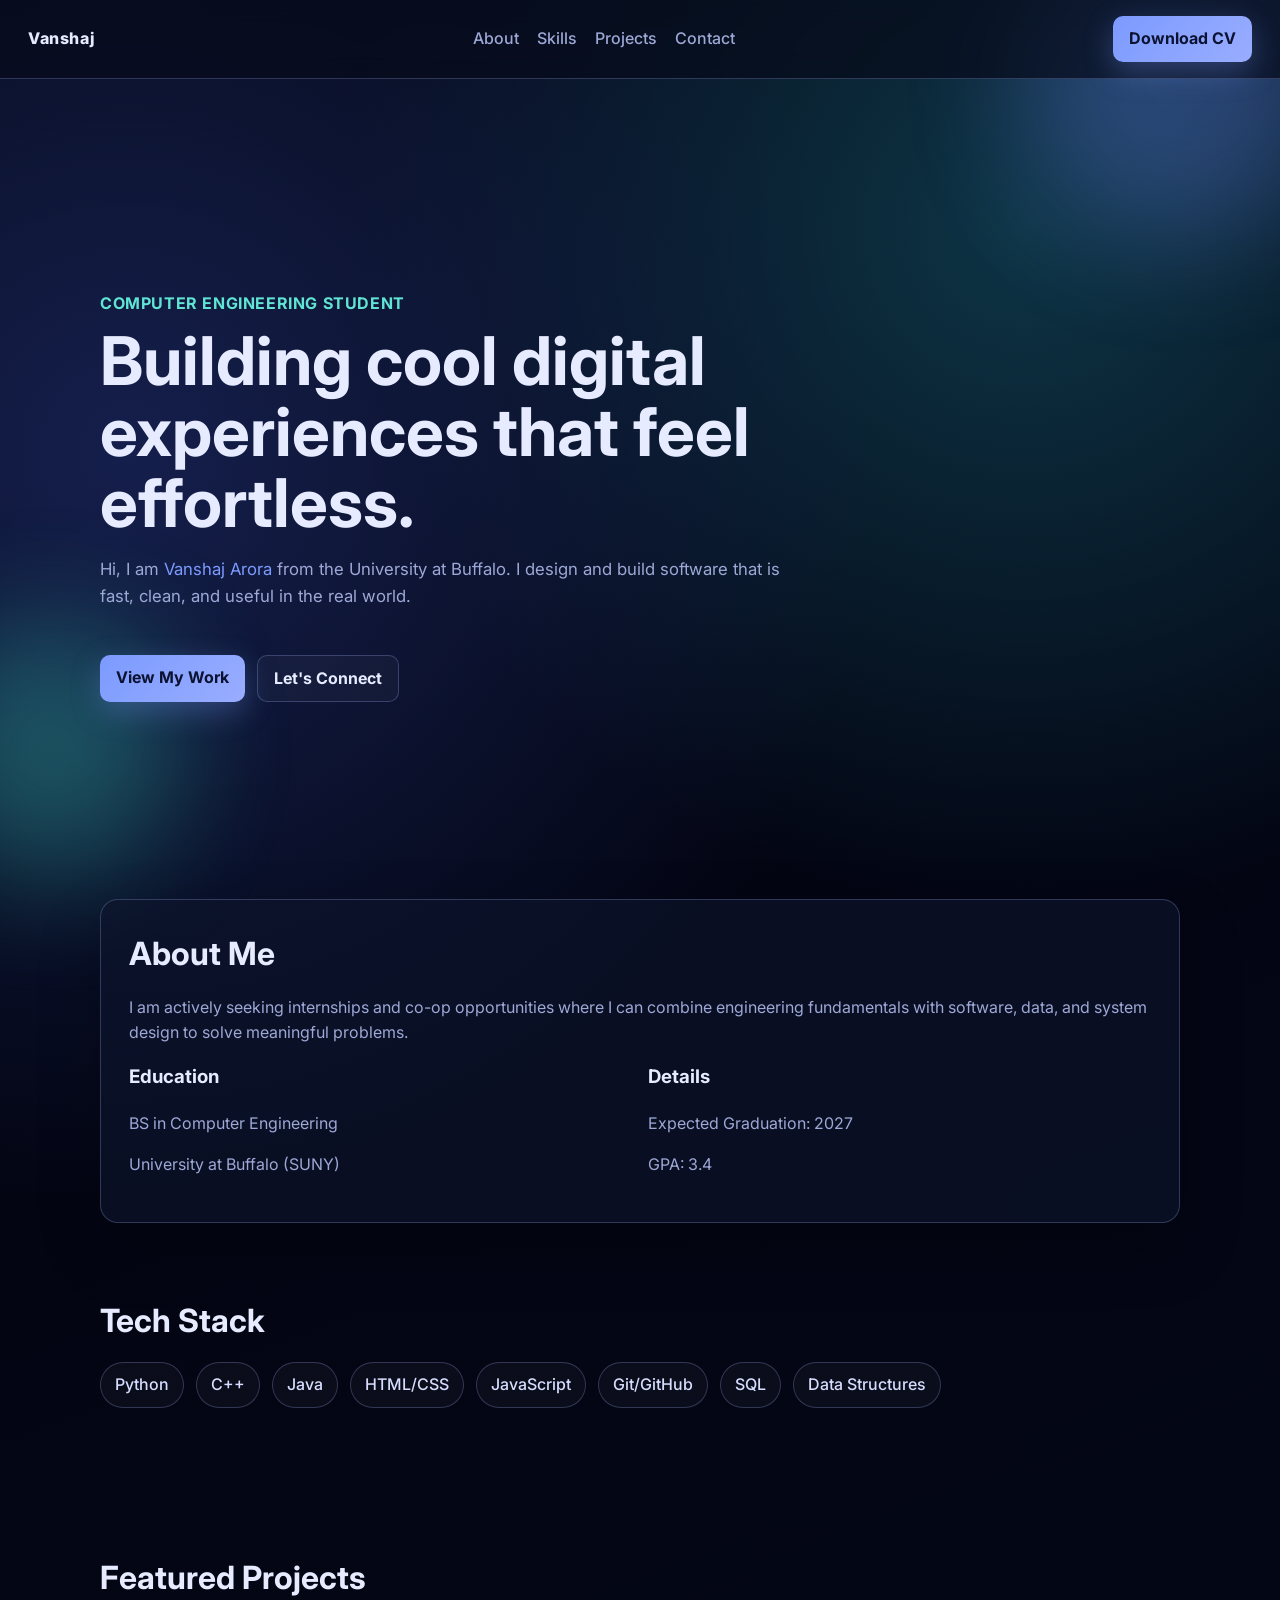
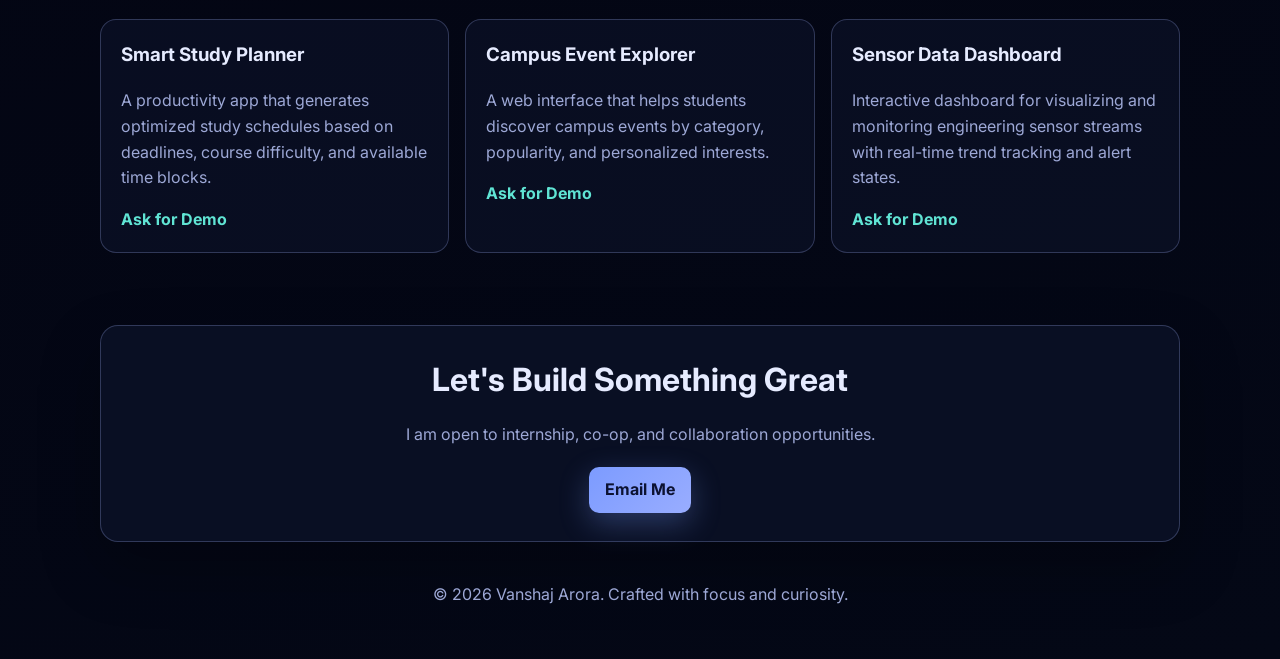
==== Portfolio.html @ 530da23d "Add files via upload" ====
<!DOCTYPE html>
<html lang="en">
<head>
  <meta charset="UTF-8" />
  <meta name="viewport" content="width=device-width, initial-scale=1.0" />
  <meta name="description" content="Portfolio website of Vanshaj Arora, Computer Engineering student building impactful projects." />
  <title>Vanshaj Arora | Portfolio</title>
  <link rel="preconnect" href="https://fonts.googleapis.com">
  <link rel="preconnect" href="https://fonts.gstatic.com" crossorigin>
  <link href="https://fonts.googleapis.com/css2?family=Inter:wght@400;500;700;800&display=swap" rel="stylesheet">
  <link rel="stylesheet" href="style.css">
</head>
<body>
  <div class="background-blur blur-one"></div>
  <div class="background-blur blur-two"></div>

  <header class="navbar">
    <a href="#hero" class="logo">Vanshaj</a>
    <nav class="nav-links">
      <a href="#about">About</a>
      <a href="#skills">Skills</a>
      <a href="#projects">Projects</a>
      <a href="#contact">Contact</a>
    </nav>
    <a href="Vanshaj CV.pdf" download class="cv-btn">Download CV</a>
  </header>

  <main>
    <section id="hero" class="section hero">
      <p class="hero-kicker">Computer Engineering Student</p>
      <h1>Building cool digital experiences that feel effortless.</h1>
      <p class="hero-subtitle">
        Hi, I am <span class="highlight">Vanshaj Arora</span> from the University at Buffalo.
        I design and build software that is fast, clean, and useful in the real world.
      </p>
      <div class="hero-actions">
        <a href="#projects" class="btn btn-primary">View My Work</a>
        <a href="#contact" class="btn btn-secondary">Let's Connect</a>
      </div>
    </section>

    <section id="about" class="section card">
      <h2>About Me</h2>
      <p>
        I am actively seeking internships and co-op opportunities where I can combine
        engineering fundamentals with software, data, and system design to solve meaningful problems.
      </p>
      <div class="about-grid">
        <div>
          <h3>Education</h3>
          <p>BS in Computer Engineering</p>
          <p>University at Buffalo (SUNY)</p>
        </div>
        <div>
          <h3>Details</h3>
          <p>Expected Graduation: 2027</p>
          <p>GPA: 3.4</p>
        </div>
      </div>
    </section>

    <section id="skills" class="section">
      <h2>Tech Stack</h2>
      <div class="chips">
        <span>Python</span>
        <span>C++</span>
        <span>Java</span>
        <span>HTML/CSS</span>
        <span>JavaScript</span>
        <span>Git/GitHub</span>
        <span>SQL</span>
        <span>Data Structures</span>
      </div>
    </section>

    <section id="projects" class="section">
      <h2>Featured Projects</h2>
      <div class="project-grid">
        <article class="project-card">
          <h3>Smart Study Planner</h3>
          <p>
            A productivity app that generates optimized study schedules based on deadlines,
            course difficulty, and available time blocks.
          </p>
          <a href="#contact">Ask for Demo</a>
        </article>
        <article class="project-card">
          <h3>Campus Event Explorer</h3>
          <p>
            A web interface that helps students discover campus events by category,
            popularity, and personalized interests.
          </p>
          <a href="#contact">Ask for Demo</a>
        </article>
        <article class="project-card">
          <h3>Sensor Data Dashboard</h3>
          <p>
            Interactive dashboard for visualizing and monitoring engineering sensor streams
            with real-time trend tracking and alert states.
          </p>
          <a href="#contact">Ask for Demo</a>
        </article>
      </div>
    </section>

    <section id="contact" class="section card contact-card">
      <h2>Let's Build Something Great</h2>
      <p>
        I am open to internship, co-op, and collaboration opportunities.
      </p>
      <a href="mailto:vanshajarora@email.com" class="btn btn-primary">Email Me</a>
    </section>
  </main>

  <footer>
    <p>© 2026 Vanshaj Arora. Crafted with focus and curiosity.</p>
  </footer>
</body>
</html>
---- style.css ----
:root {
  --bg: #040816;
  --bg-soft: #0a1024;
  --card: rgba(13, 20, 43, 0.65);
  --text: #e6ebff;
  --muted: #9da8d6;
  --primary: #7c9bff;
  --secondary: #60e4d4;
  --line: rgba(168, 183, 255, 0.25);
}

* {
  box-sizing: border-box;
}

html {
  scroll-behavior: smooth;
}

body {
  margin: 0;
  font-family: "Inter", Arial, sans-serif;
  background: radial-gradient(circle at 10% 20%, #151f4c 0%, transparent 35%),
              radial-gradient(circle at 80% 10%, #0e3546 0%, transparent 30%),
              linear-gradient(160deg, var(--bg) 0%, #030513 45%, #040816 100%);
  color: var(--text);
  line-height: 1.6;
  min-height: 100vh;
  overflow-x: hidden;
}

.background-blur {
  position: fixed;
  border-radius: 999px;
  filter: blur(60px);
  opacity: 0.3;
  z-index: -1;
}

.blur-one {
  width: 320px;
  height: 320px;
  background: #6f8dff;
  top: -80px;
  right: -60px;
}

.blur-two {
  width: 260px;
  height: 260px;
  background: #3de2c8;
  bottom: 20px;
  left: -80px;
}

.navbar {
  position: sticky;
  top: 0;
  z-index: 20;
  display: flex;
  justify-content: space-between;
  align-items: center;
  padding: 16px 28px;
  backdrop-filter: blur(12px);
  background: rgba(6, 10, 27, 0.7);
  border-bottom: 1px solid var(--line);
}

.logo {
  color: var(--text);
  text-decoration: none;
  font-weight: 800;
  letter-spacing: 0.6px;
}

.nav-links {
  display: flex;
  gap: 18px;
}

.nav-links a {
  text-decoration: none;
  color: var(--muted);
  font-weight: 500;
  transition: color 0.25s ease;
}

.nav-links a:hover {
  color: var(--text);
}

main {
  width: min(1080px, 92%);
  margin: 0 auto;
}

.section {
  padding: 72px 0;
}

.hero {
  min-height: calc(100vh - 80px);
  display: flex;
  flex-direction: column;
  justify-content: center;
}

.hero-kicker {
  color: var(--secondary);
  font-weight: 700;
  letter-spacing: 0.6px;
  text-transform: uppercase;
  margin-bottom: 10px;
}

h1 {
  font-size: clamp(2.2rem, 6vw, 4.2rem);
  line-height: 1.05;
  max-width: 850px;
  margin: 0;
}

.hero-subtitle {
  color: var(--muted);
  max-width: 700px;
  margin-top: 18px;
  font-size: 1.05rem;
}

.highlight {
  color: var(--primary);
}

.hero-actions {
  display: flex;
  gap: 12px;
  margin-top: 28px;
  flex-wrap: wrap;
}

.btn,
.cv-btn {
  display: inline-block;
  text-decoration: none;
  padding: 10px 16px;
  border-radius: 10px;
  font-weight: 700;
  transition: transform 0.2s ease, box-shadow 0.2s ease, background 0.2s ease;
}

.btn-primary,
.cv-btn {
  background: linear-gradient(135deg, var(--primary), #99adff);
  color: #0c1231;
  box-shadow: 0 10px 30px rgba(124, 155, 255, 0.3);
}

.btn-secondary {
  border: 1px solid var(--line);
  color: var(--text);
  background: rgba(255, 255, 255, 0.03);
}

.btn:hover,
.cv-btn:hover {
  transform: translateY(-2px);
}

h2 {
  font-size: clamp(1.6rem, 4vw, 2rem);
  margin-top: 0;
  margin-bottom: 16px;
}

h3 {
  margin-top: 0;
}

.card {
  background: var(--card);
  border: 1px solid var(--line);
  border-radius: 18px;
  padding: 28px;
  box-shadow: 0 25px 60px rgba(0, 0, 0, 0.25);
}

#about p {
  color: var(--muted);
}

.about-grid {
  display: grid;
  grid-template-columns: repeat(2, minmax(200px, 1fr));
  gap: 16px;
  margin-top: 14px;
}

.chips {
  display: flex;
  flex-wrap: wrap;
  gap: 12px;
}

.chips span {
  padding: 9px 14px;
  border: 1px solid var(--line);
  border-radius: 999px;
  background: rgba(255, 255, 255, 0.03);
  color: #d7ddff;
  font-weight: 500;
}

.project-grid {
  display: grid;
  grid-template-columns: repeat(3, minmax(220px, 1fr));
  gap: 16px;
}

.project-card {
  background: rgba(12, 18, 39, 0.7);
  border: 1px solid var(--line);
  border-radius: 16px;
  padding: 20px;
  transition: transform 0.2s ease, border-color 0.2s ease;
}

.project-card:hover {
  transform: translateY(-4px);
  border-color: rgba(158, 178, 255, 0.5);
}

.project-card p {
  color: var(--muted);
  margin-bottom: 16px;
}

.project-card a {
  color: var(--secondary);
  text-decoration: none;
  font-weight: 700;
}

.contact-card {
  text-align: center;
}

.contact-card p {
  color: var(--muted);
  margin-bottom: 20px;
}

footer {
  text-align: center;
  color: var(--muted);
  padding: 24px 10px 36px;
}

@media (max-width: 900px) {
  .project-grid {
    grid-template-columns: 1fr 1fr;
  }
}

@media (max-width: 760px) {
  .navbar {
    flex-wrap: wrap;
    gap: 12px;
    justify-content: center;
  }

  .about-grid,
  .project-grid {
    grid-template-columns: 1fr;
  }

  .hero {
    min-height: auto;
    padding-top: 48px;
  }

  .nav-links {
    order: 3;
    width: 100%;
    justify-content: center;
    flex-wrap: wrap;
  }
}
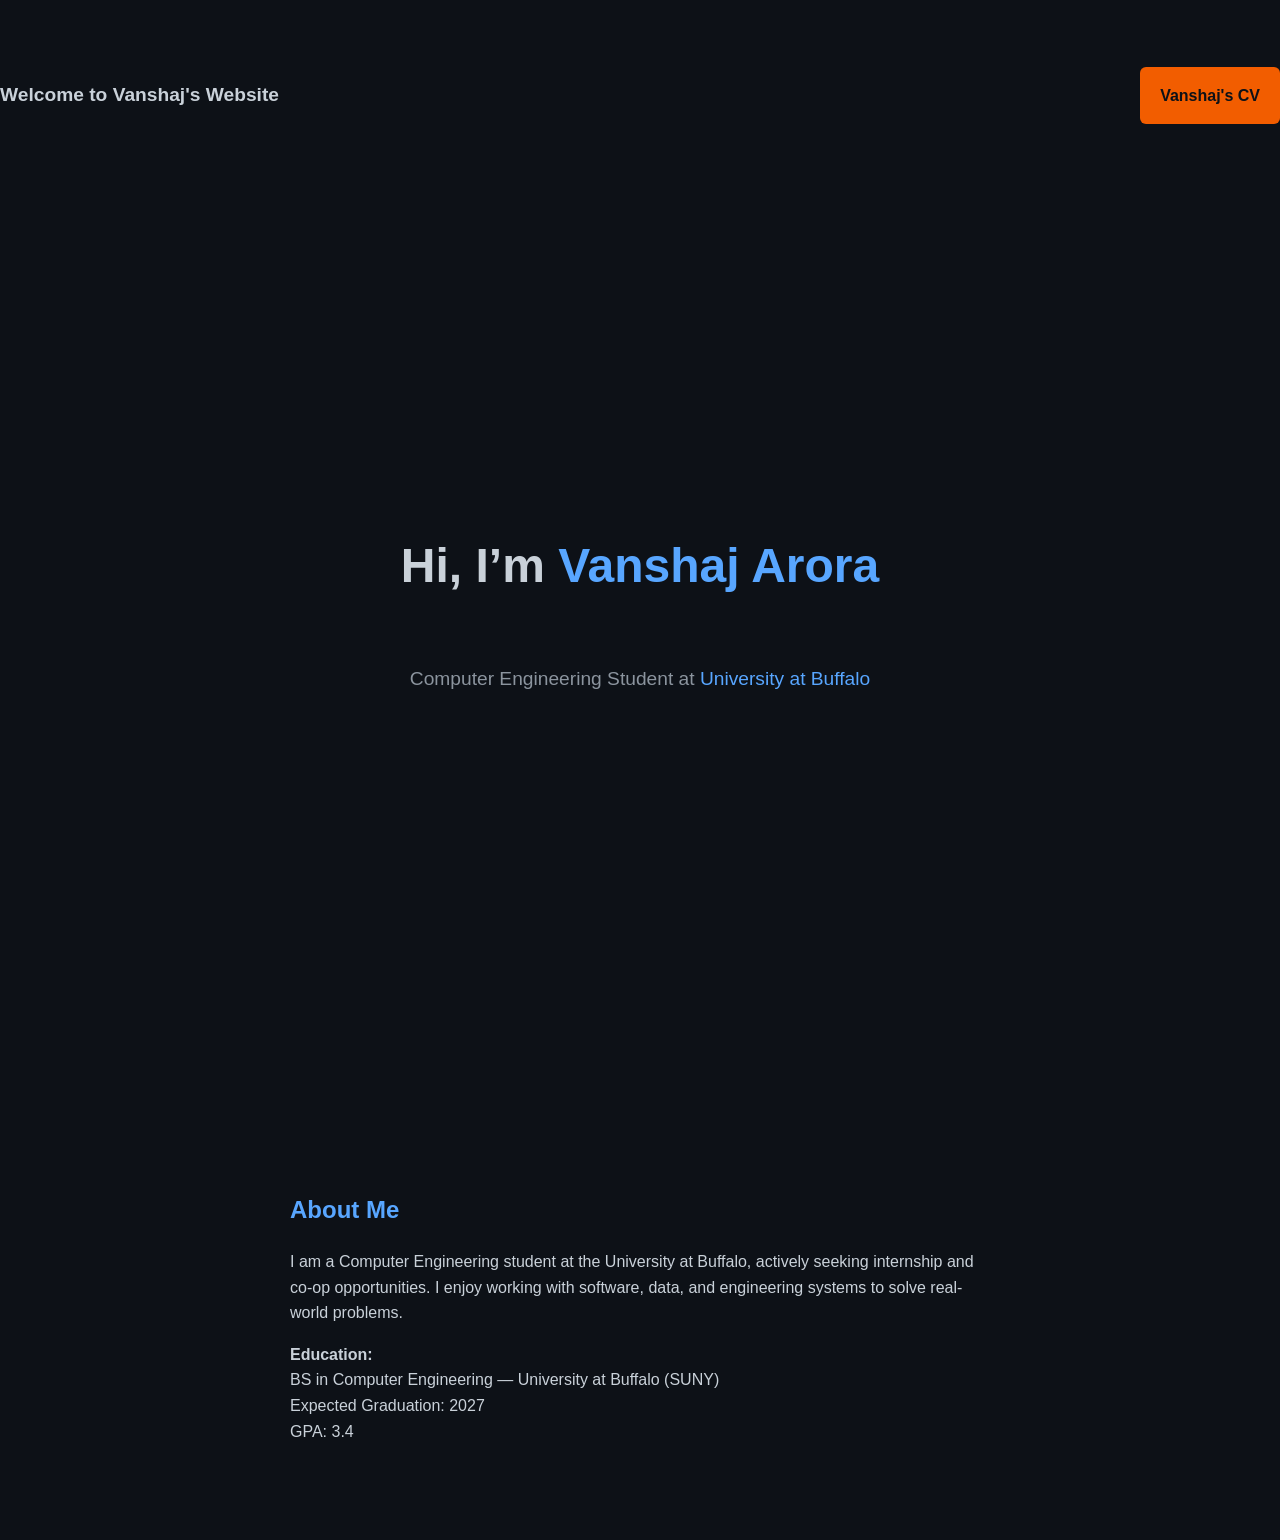
==== commit 2935a57f: "Add files via upload" ====
--- a/Portfolio.html
+++ b/Portfolio.html
@@ -3,118 +3,50 @@
 <head>
   <meta charset="UTF-8" />
   <meta name="viewport" content="width=device-width, initial-scale=1.0" />
-  <meta name="description" content="Portfolio website of Vanshaj Arora, Computer Engineering student building impactful projects." />
-  <title>Vanshaj Arora | Portfolio</title>
-  <link rel="preconnect" href="https://fonts.googleapis.com">
-  <link rel="preconnect" href="https://fonts.gstatic.com" crossorigin>
-  <link href="https://fonts.googleapis.com/css2?family=Inter:wght@400;500;700;800&display=swap" rel="stylesheet">
+  <title>My Portfolio</title>
   <link rel="stylesheet" href="style.css">
 </head>
 <body>
-  <div class="background-blur blur-one"></div>
-  <div class="background-blur blur-two"></div>
 
+  <!-- NAVBAR -->
   <header class="navbar">
-    <a href="#hero" class="logo">Vanshaj</a>
-    <nav class="nav-links">
-      <a href="#about">About</a>
-      <a href="#skills">Skills</a>
-      <a href="#projects">Projects</a>
-      <a href="#contact">Contact</a>
-    </nav>
-    <a href="Vanshaj CV.pdf" download class="cv-btn">Download CV</a>
-  </header>
+  <div class="nav-container">
+    <div class="logo"> Welcome to Vanshaj's Website </div>
 
-  <main>
-    <section id="hero" class="section hero">
-      <p class="hero-kicker">Computer Engineering Student</p>
-      <h1>Building cool digital experiences that feel effortless.</h1>
-      <p class="hero-subtitle">
-        Hi, I am <span class="highlight">Vanshaj Arora</span> from the University at Buffalo.
-        I design and build software that is fast, clean, and useful in the real world.
-      </p>
-      <div class="hero-actions">
-        <a href="#projects" class="btn btn-primary">View My Work</a>
-        <a href="#contact" class="btn btn-secondary">Let's Connect</a>
-      </div>
-    </section>
+    <div class="nav-right">
+      <a href="Vanshaj Website/Vanshaj CV.pdf" download class="cv-btn">Vanshaj's CV</a>
+    </div>
+  </div>
+</header>
 
-    <section id="about" class="section card">
-      <h2>About Me</h2>
-      <p>
-        I am actively seeking internships and co-op opportunities where I can combine
-        engineering fundamentals with software, data, and system design to solve meaningful problems.
-      </p>
-      <div class="about-grid">
-        <div>
-          <h3>Education</h3>
-          <p>BS in Computer Engineering</p>
-          <p>University at Buffalo (SUNY)</p>
-        </div>
-        <div>
-          <h3>Details</h3>
-          <p>Expected Graduation: 2027</p>
-          <p>GPA: 3.4</p>
-        </div>
-      </div>
-    </section>
+  <!-- HERO SECTION -->
+  <section id="hero">
+    <h1>Hi, I’m <span class="highlight">Vanshaj Arora</span></h1>
+    <p>
+  Computer Engineering Student at
+  <a href="https://www.buffalo.edu" target="_blank" class="school-link">
+    University at Buffalo
+  </a>
+</p>
+  </section>
 
-    <section id="skills" class="section">
-      <h2>Tech Stack</h2>
-      <div class="chips">
-        <span>Python</span>
-        <span>C++</span>
-        <span>Java</span>
-        <span>HTML/CSS</span>
-        <span>JavaScript</span>
-        <span>Git/GitHub</span>
-        <span>SQL</span>
-        <span>Data Structures</span>
-      </div>
-    </section>
+  <!-- ABOUT SECTION -->
+  <section id="about">
+    <h2>About Me</h2>
+    <p>
+      I am a Computer Engineering student at the University at Buffalo,
+      actively seeking internship and co-op opportunities.
+      I enjoy working with software, data, and engineering systems
+      to solve real-world problems.
+    </p>
 
-    <section id="projects" class="section">
-      <h2>Featured Projects</h2>
-      <div class="project-grid">
-        <article class="project-card">
-          <h3>Smart Study Planner</h3>
-          <p>
-            A productivity app that generates optimized study schedules based on deadlines,
-            course difficulty, and available time blocks.
-          </p>
-          <a href="#contact">Ask for Demo</a>
-        </article>
-        <article class="project-card">
-          <h3>Campus Event Explorer</h3>
-          <p>
-            A web interface that helps students discover campus events by category,
-            popularity, and personalized interests.
-          </p>
-          <a href="#contact">Ask for Demo</a>
-        </article>
-        <article class="project-card">
-          <h3>Sensor Data Dashboard</h3>
-          <p>
-            Interactive dashboard for visualizing and monitoring engineering sensor streams
-            with real-time trend tracking and alert states.
-          </p>
-          <a href="#contact">Ask for Demo</a>
-        </article>
-      </div>
-    </section>
+    <p>
+      <strong>Education:</strong><br>
+      BS in Computer Engineering — University at Buffalo (SUNY)<br>
+      Expected Graduation: 2027<br>
+      GPA: 3.4
+    </p>
+  </section>
 
-    <section id="contact" class="section card contact-card">
-      <h2>Let's Build Something Great</h2>
-      <p>
-        I am open to internship, co-op, and collaboration opportunities.
-      </p>
-      <a href="mailto:vanshajarora@email.com" class="btn btn-primary">Email Me</a>
-    </section>
-  </main>
-
-  <footer>
-    <p>© 2026 Vanshaj Arora. Crafted with focus and curiosity.</p>
-  </footer>
 </body>
 </html>
-
--- a/style.css
+++ b/style.css
@@ -1,287 +1,90 @@
-:root {
-  --bg: #040816;
-  --bg-soft: #0a1024;
-  --card: rgba(13, 20, 43, 0.65);
-  --text: #e6ebff;
-  --muted: #9da8d6;
-  --primary: #7c9bff;
-  --secondary: #60e4d4;
-  --line: rgba(168, 183, 255, 0.25);
+body {
+  padding-top: 80px;
+  margin: 0;
+  font-family: Arial, Helvetica, sans-serif;
+  background-color: #0d1117;
+  color: #c9d1d9;
+  line-height: 1.6;
 }
 
-* {
-  box-sizing: border-box;
+section {
+  padding: 80px 20px;
+  max-width: 900px;
+  margin: auto;
 }
 
-html {
-  scroll-behavior: smooth;
-}
-
-body {
-  margin: 0;
-  font-family: "Inter", Arial, sans-serif;
-  background: radial-gradient(circle at 10% 20%, #151f4c 0%, transparent 35%),
-              radial-gradient(circle at 80% 10%, #0e3546 0%, transparent 30%),
-              linear-gradient(160deg, var(--bg) 0%, #030513 45%, #040816 100%);
-  color: var(--text);
-  line-height: 1.6;
-  min-height: 100vh;
-  overflow-x: hidden;
-}
-
-.background-blur {
-  position: fixed;
-  border-radius: 999px;
-  filter: blur(60px);
-  opacity: 0.3;
-  z-index: -1;
-}
-
-.blur-one {
-  width: 320px;
-  height: 320px;
-  background: #6f8dff;
-  top: -80px;
-  right: -60px;
-}
-
-.blur-two {
-  width: 260px;
-  height: 260px;
-  background: #3de2c8;
-  bottom: 20px;
-  left: -80px;
-}
-
-.navbar {
-  position: sticky;
-  top: 0;
-  z-index: 20;
-  display: flex;
-  justify-content: space-between;
-  align-items: center;
-  padding: 16px 28px;
-  backdrop-filter: blur(12px);
-  background: rgba(6, 10, 27, 0.7);
-  border-bottom: 1px solid var(--line);
-}
-
-.logo {
-  color: var(--text);
-  text-decoration: none;
-  font-weight: 800;
-  letter-spacing: 0.6px;
-}
-
-.nav-links {
-  display: flex;
-  gap: 18px;
-}
-
-.nav-links a {
-  text-decoration: none;
-  color: var(--muted);
-  font-weight: 500;
-  transition: color 0.25s ease;
-}
-
-.nav-links a:hover {
-  color: var(--text);
-}
-
-main {
-  width: min(1080px, 92%);
-  margin: 0 auto;
-}
-
-.section {
-  padding: 72px 0;
-}
-
-.hero {
+/* HERO */
+#hero {
+  text-align: center;
   min-height: calc(100vh - 80px);
   display: flex;
   flex-direction: column;
   justify-content: center;
 }
 
-.hero-kicker {
-  color: var(--secondary);
-  font-weight: 700;
-  letter-spacing: 0.6px;
-  text-transform: uppercase;
-  margin-bottom: 10px;
+#hero h1 {
+  font-size: 3rem;
 }
 
-h1 {
-  font-size: clamp(2.2rem, 6vw, 4.2rem);
-  line-height: 1.05;
-  max-width: 850px;
-  margin: 0;
-}
-
-.hero-subtitle {
-  color: var(--muted);
-  max-width: 700px;
-  margin-top: 18px;
-  font-size: 1.05rem;
+#hero p {
+  font-size: 1.2rem;
+  color: #8b949e;
 }
 
 .highlight {
-  color: var(--primary);
+  color: #58a6ff;
 }
 
-.hero-actions {
-  display: flex;
-  gap: 12px;
-  margin-top: 28px;
-  flex-wrap: wrap;
+/* ABOUT */
+#about {
+  max-width: 700px;
+  margin: 0 auto;
+  text-align: left;
 }
 
-.btn,
-.cv-btn {
-  display: inline-block;
-  text-decoration: none;
-  padding: 10px 16px;
-  border-radius: 10px;
-  font-weight: 700;
-  transition: transform 0.2s ease, box-shadow 0.2s ease, background 0.2s ease;
+h2 {
+  color: #58a6ff;
+  margin-bottom: 20px;
 }
 
-.btn-primary,
-.cv-btn {
-  background: linear-gradient(135deg, var(--primary), #99adff);
-  color: #0c1231;
-  box-shadow: 0 10px 30px rgba(124, 155, 255, 0.3);
+/* NAVBAR */
+.navbar {
+  .nav-container {
+  max-width: 1300px;
+  margin: 0 auto;
+  width: 100%;
+  display: flex;
+  justify-content: space-between;
+  align-items: center;
 }
 
-.btn-secondary {
-  border: 1px solid var(--line);
-  color: var(--text);
-  background: rgba(255, 255, 255, 0.03);
 }
 
-.btn:hover,
+.logo {
+  font-size: 1.2rem;
+  font-weight: bold;
+}
+
+/* CV BUTTON */
+.cv-btn {
+  padding: 20px 20px;
+  background-color: #f25d00;
+  color: #0d1117;
+  text-decoration: brown;
+  border-radius: 6px;
+  font-weight: bold;
+}
+
 .cv-btn:hover {
   transform: translateY(-2px);
 }
-
-h2 {
-  font-size: clamp(1.6rem, 4vw, 2rem);
-  margin-top: 0;
-  margin-bottom: 16px;
-}
-
-h3 {
-  margin-top: 0;
-}
-
-.card {
-  background: var(--card);
-  border: 1px solid var(--line);
-  border-radius: 18px;
-  padding: 28px;
-  box-shadow: 0 25px 60px rgba(0, 0, 0, 0.25);
-}
-
-#about p {
-  color: var(--muted);
-}
-
-.about-grid {
-  display: grid;
-  grid-template-columns: repeat(2, minmax(200px, 1fr));
-  gap: 16px;
-  margin-top: 14px;
-}
-
-.chips {
-  display: flex;
-  flex-wrap: wrap;
-  gap: 12px;
-}
-
-.chips span {
-  padding: 9px 14px;
-  border: 1px solid var(--line);
-  border-radius: 999px;
-  background: rgba(255, 255, 255, 0.03);
-  color: #d7ddff;
+.school-link {
+  color: #58a6ff;
+  text-decoration: none;
   font-weight: 500;
 }
 
-.project-grid {
-  display: grid;
-  grid-template-columns: repeat(3, minmax(220px, 1fr));
-  gap: 16px;
+.school-link:hover {
+  text-decoration: underline;
 }
 
-.project-card {
-  background: rgba(12, 18, 39, 0.7);
-  border: 1px solid var(--line);
-  border-radius: 16px;
-  padding: 20px;
-  transition: transform 0.2s ease, border-color 0.2s ease;
-}
-
-.project-card:hover {
-  transform: translateY(-4px);
-  border-color: rgba(158, 178, 255, 0.5);
-}
-
-.project-card p {
-  color: var(--muted);
-  margin-bottom: 16px;
-}
-
-.project-card a {
-  color: var(--secondary);
-  text-decoration: none;
-  font-weight: 700;
-}
-
-.contact-card {
-  text-align: center;
-}
-
-.contact-card p {
-  color: var(--muted);
-  margin-bottom: 20px;
-}
-
-footer {
-  text-align: center;
-  color: var(--muted);
-  padding: 24px 10px 36px;
-}
-
-@media (max-width: 900px) {
-  .project-grid {
-    grid-template-columns: 1fr 1fr;
-  }
-}
-
-@media (max-width: 760px) {
-  .navbar {
-    flex-wrap: wrap;
-    gap: 12px;
-    justify-content: center;
-  }
-
-  .about-grid,
-  .project-grid {
-    grid-template-columns: 1fr;
-  }
-
-  .hero {
-    min-height: auto;
-    padding-top: 48px;
-  }
-
-  .nav-links {
-    order: 3;
-    width: 100%;
-    justify-content: center;
-    flex-wrap: wrap;
-  }
-}
